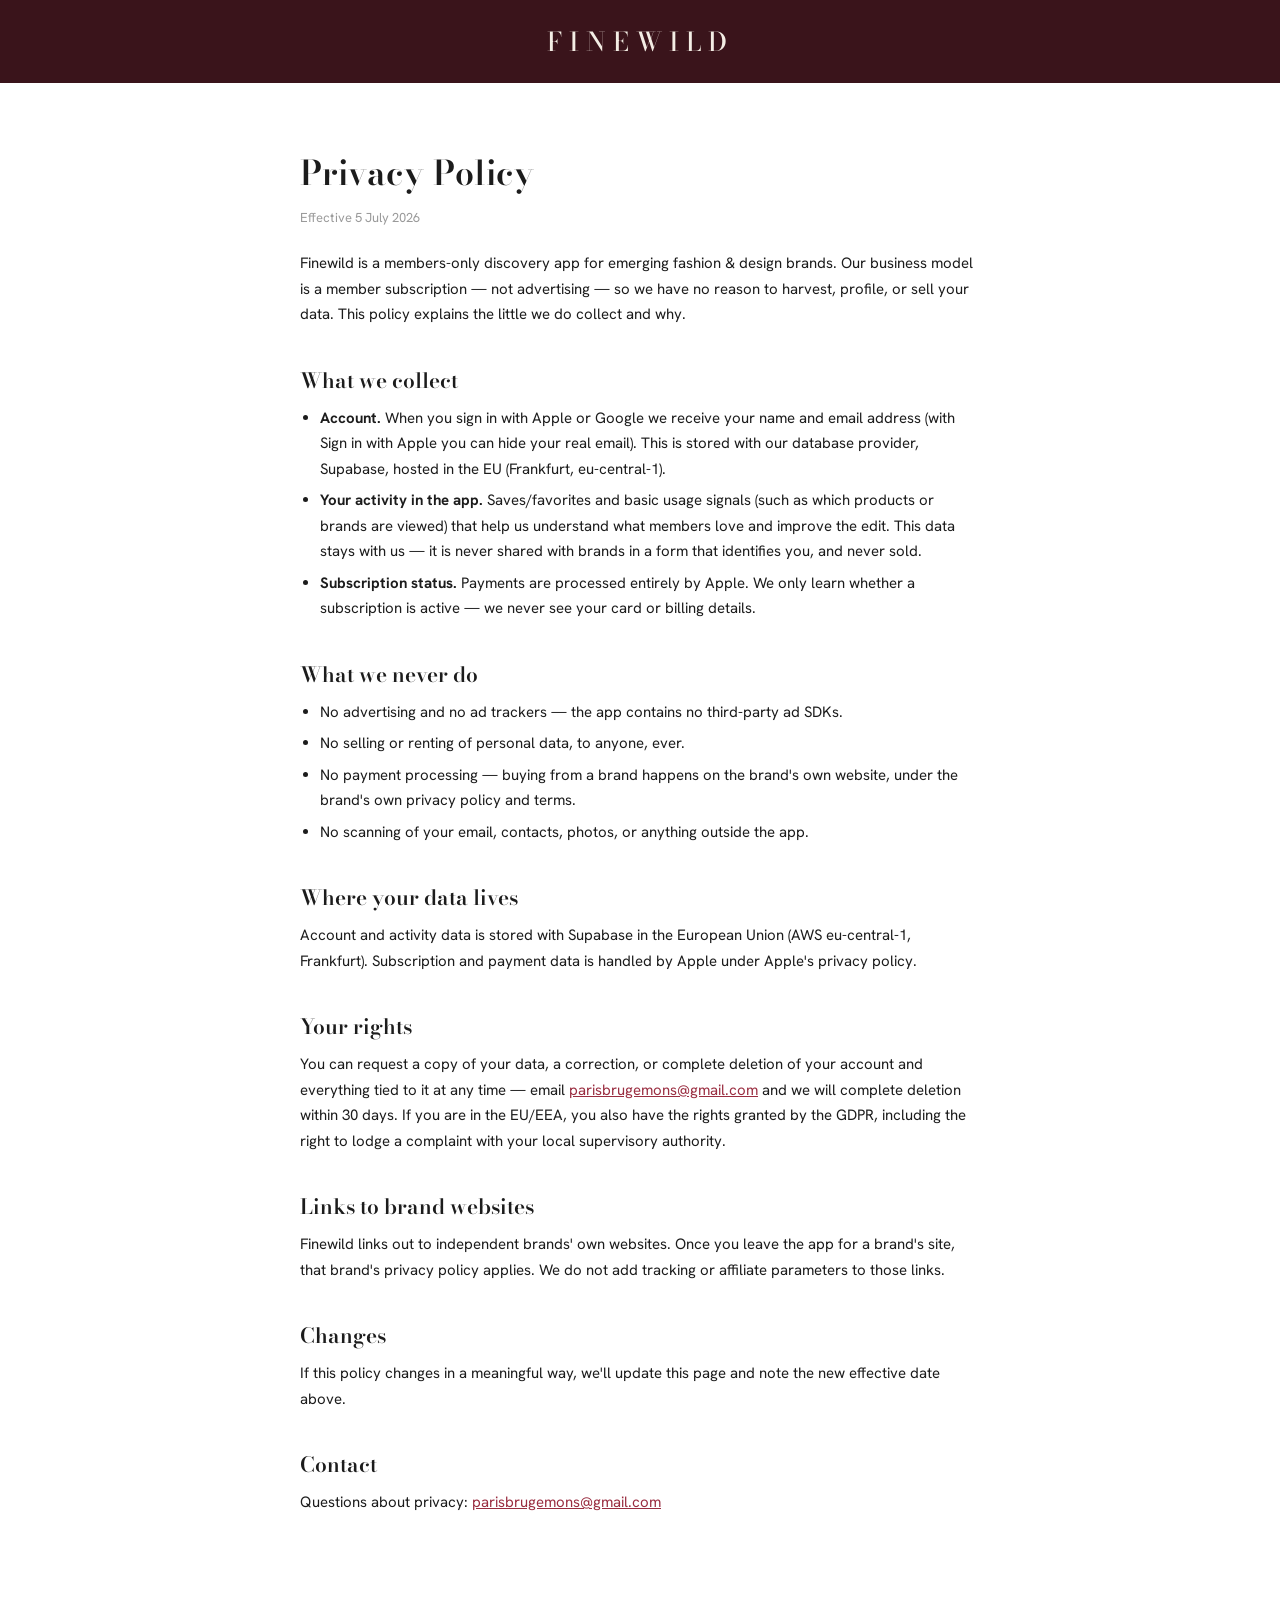
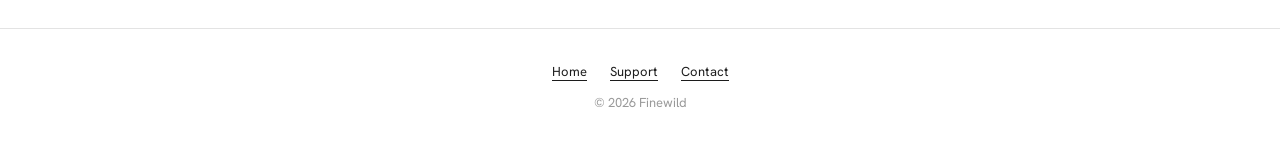
==== privacy/index.html @ 92e02ecf "Finewild site: landing + privacy + support" ====
<!DOCTYPE html>
<html lang="en">
<head>
  <meta charset="utf-8" />
  <meta name="viewport" content="width=device-width, initial-scale=1" />
  <title>Privacy Policy — Finewild</title>
  <meta name="description" content="Finewild privacy policy: what we collect, what we never do, and your rights." />
  <link rel="preconnect" href="https://fonts.googleapis.com" />
  <link rel="preconnect" href="https://fonts.gstatic.com" crossorigin />
  <link href="https://fonts.googleapis.com/css2?family=Bodoni+Moda:wght@500;600&family=Hanken+Grotesk:wght@400;600;700&display=swap" rel="stylesheet" />
  <link rel="stylesheet" href="../styles.css" />
</head>
<body>
  <header class="topbar"><a href="../"><span class="wordmark">FINEWILD</span></a></header>

  <main class="page container">
    <h1>Privacy Policy</h1>
    <p class="updated">Effective 5 July 2026</p>

    <p style="margin-top:22px">
      Finewild is a members-only discovery app for emerging fashion &amp; design brands.
      Our business model is a member subscription — not advertising — so we have no reason
      to harvest, profile, or sell your data. This policy explains the little we do collect
      and why.
    </p>

    <h2>What we collect</h2>
    <ul>
      <li><strong>Account.</strong> When you sign in with Apple or Google we receive your name
        and email address (with Sign in with Apple you can hide your real email). This is
        stored with our database provider, Supabase, hosted in the EU (Frankfurt,
        eu-central-1).</li>
      <li><strong>Your activity in the app.</strong> Saves/favorites and basic usage signals
        (such as which products or brands are viewed) that help us understand what members
        love and improve the edit. This data stays with us — it is never shared with brands
        in a form that identifies you, and never sold.</li>
      <li><strong>Subscription status.</strong> Payments are processed entirely by Apple.
        We only learn whether a subscription is active — we never see your card or billing
        details.</li>
    </ul>

    <h2>What we never do</h2>
    <ul>
      <li>No advertising and no ad trackers — the app contains no third-party ad SDKs.</li>
      <li>No selling or renting of personal data, to anyone, ever.</li>
      <li>No payment processing — buying from a brand happens on the brand's own website,
        under the brand's own privacy policy and terms.</li>
      <li>No scanning of your email, contacts, photos, or anything outside the app.</li>
    </ul>

    <h2>Where your data lives</h2>
    <p>
      Account and activity data is stored with Supabase in the European Union
      (AWS eu-central-1, Frankfurt). Subscription and payment data is handled by Apple
      under Apple's privacy policy.
    </p>

    <h2>Your rights</h2>
    <p>
      You can request a copy of your data, a correction, or complete deletion of your
      account and everything tied to it at any time — email
      <a href="mailto:parisbrugemons@gmail.com">parisbrugemons@gmail.com</a> and we will
      complete deletion within 30 days. If you are in the EU/EEA, you also have the rights
      granted by the GDPR, including the right to lodge a complaint with your local
      supervisory authority.
    </p>

    <h2>Links to brand websites</h2>
    <p>
      Finewild links out to independent brands' own websites. Once you leave the app for a
      brand's site, that brand's privacy policy applies. We do not add tracking or affiliate
      parameters to those links.
    </p>

    <h2>Changes</h2>
    <p>
      If this policy changes in a meaningful way, we'll update this page and note the new
      effective date above.
    </p>

    <h2>Contact</h2>
    <p>
      Questions about privacy: <a href="mailto:parisbrugemons@gmail.com">parisbrugemons@gmail.com</a>
    </p>
  </main>

  <footer>
    <nav>
      <a href="../">Home</a>
      <a href="../support/">Support</a>
      <a href="mailto:parisbrugemons@gmail.com">Contact</a>
    </nav>
    <div class="fine">© 2026 Finewild</div>
  </footer>
</body>
</html>
---- styles.css ----
/* Finewild static site — matches the app's tokens (src/theme/tokens.ts):
   oxblood #3A141B · bordeaux #9A2D40 · ink #15171E · text #1C1C1C · warm #E9E7DF · cream #F3EDE4 */
* { margin: 0; padding: 0; box-sizing: border-box; }

:root {
  --oxblood: #3A141B;
  --bordeaux: #9A2D40;
  --ink: #15171E;
  --text: #1C1C1C;
  --muted: #6E6E6E;
  --muted-light: #9A9A9A;
  --warm: #E9E7DF;
  --cream: #F3EDE4;
  --line: #E3E3E3;
  --serif: "Bodoni Moda", Didot, "Times New Roman", serif;
  --sans: "Hanken Grotesk", -apple-system, "Helvetica Neue", Arial, sans-serif;
}

body {
  font-family: var(--sans);
  color: var(--text);
  background: #fff;
  -webkit-font-smoothing: antialiased;
}

.topbar {
  background: var(--oxblood);
  text-align: center;
  padding: 22px 16px;
}
.topbar a { text-decoration: none; }
.wordmark {
  font-family: var(--serif);
  font-size: 26px;
  letter-spacing: 7px;
  color: var(--cream);
  font-weight: 500;
}

.container { max-width: 680px; margin: 0 auto; padding: 0 24px; }

/* --- landing --- */
.hero { text-align: center; padding: 84px 0 60px; }
.hero h1 {
  font-family: var(--serif);
  font-weight: 600;
  font-size: clamp(34px, 6vw, 52px);
  line-height: 1.15;
  color: var(--text);
}
.hero p.lede {
  font-size: 17px;
  line-height: 1.6;
  color: var(--muted);
  margin: 22px auto 0;
  max-width: 480px;
}
.pillars {
  display: flex;
  justify-content: center;
  gap: 14px;
  margin-top: 26px;
  font-size: 13px;
  letter-spacing: 0.4px;
  font-weight: 600;
  color: var(--bordeaux);
  flex-wrap: wrap;
}
.pillars span::after { content: "·"; margin-left: 14px; color: var(--line); }
.pillars span:last-child::after { content: ""; margin: 0; }
.soon {
  display: inline-block;
  margin-top: 40px;
  border: 1px solid var(--ink);
  color: var(--ink);
  padding: 14px 28px;
  font-size: 13px;
  letter-spacing: 2px;
  font-weight: 600;
}

.band { background: var(--warm); padding: 64px 0; }
.band h2, section.how h2 {
  font-family: var(--serif);
  font-weight: 600;
  font-size: 28px;
  margin-bottom: 14px;
}
.band p { color: var(--text); line-height: 1.7; font-size: 15px; max-width: 560px; }

section.how { padding: 72px 0; }
.how .step { padding: 26px 0; border-top: 1px solid var(--line); }
.how .step:last-child { border-bottom: 1px solid var(--line); }
.how .step h3 { font-family: var(--serif); font-weight: 600; font-size: 20px; }
.how .step p { color: var(--muted); line-height: 1.65; font-size: 15px; margin-top: 8px; }
.how .step .n {
  color: var(--bordeaux);
  font-size: 12px;
  letter-spacing: 2px;
  font-weight: 700;
}

/* --- text pages (privacy / support) --- */
.page { padding: 64px 0 40px; }
.page h1 { font-family: var(--serif); font-weight: 600; font-size: 34px; }
.page .updated { color: var(--muted-light); font-size: 13px; margin-top: 8px; }
.page h2 { font-family: var(--serif); font-weight: 600; font-size: 21px; margin: 36px 0 10px; }
.page p, .page li { color: var(--text); font-size: 15px; line-height: 1.7; }
.page ul { padding-left: 20px; margin-top: 8px; }
.page li { margin-bottom: 6px; }
.page a { color: var(--bordeaux); }
.page .note {
  background: var(--warm);
  padding: 18px 20px;
  font-size: 14px;
  line-height: 1.6;
  margin-top: 24px;
}

footer {
  border-top: 1px solid var(--line);
  margin-top: 72px;
  padding: 34px 0 48px;
  text-align: center;
  font-size: 13px;
  color: var(--muted);
}
footer a { color: var(--text); text-decoration: none; border-bottom: 1px solid var(--text); margin: 0 10px; }
footer .fine { margin-top: 14px; color: var(--muted-light); }
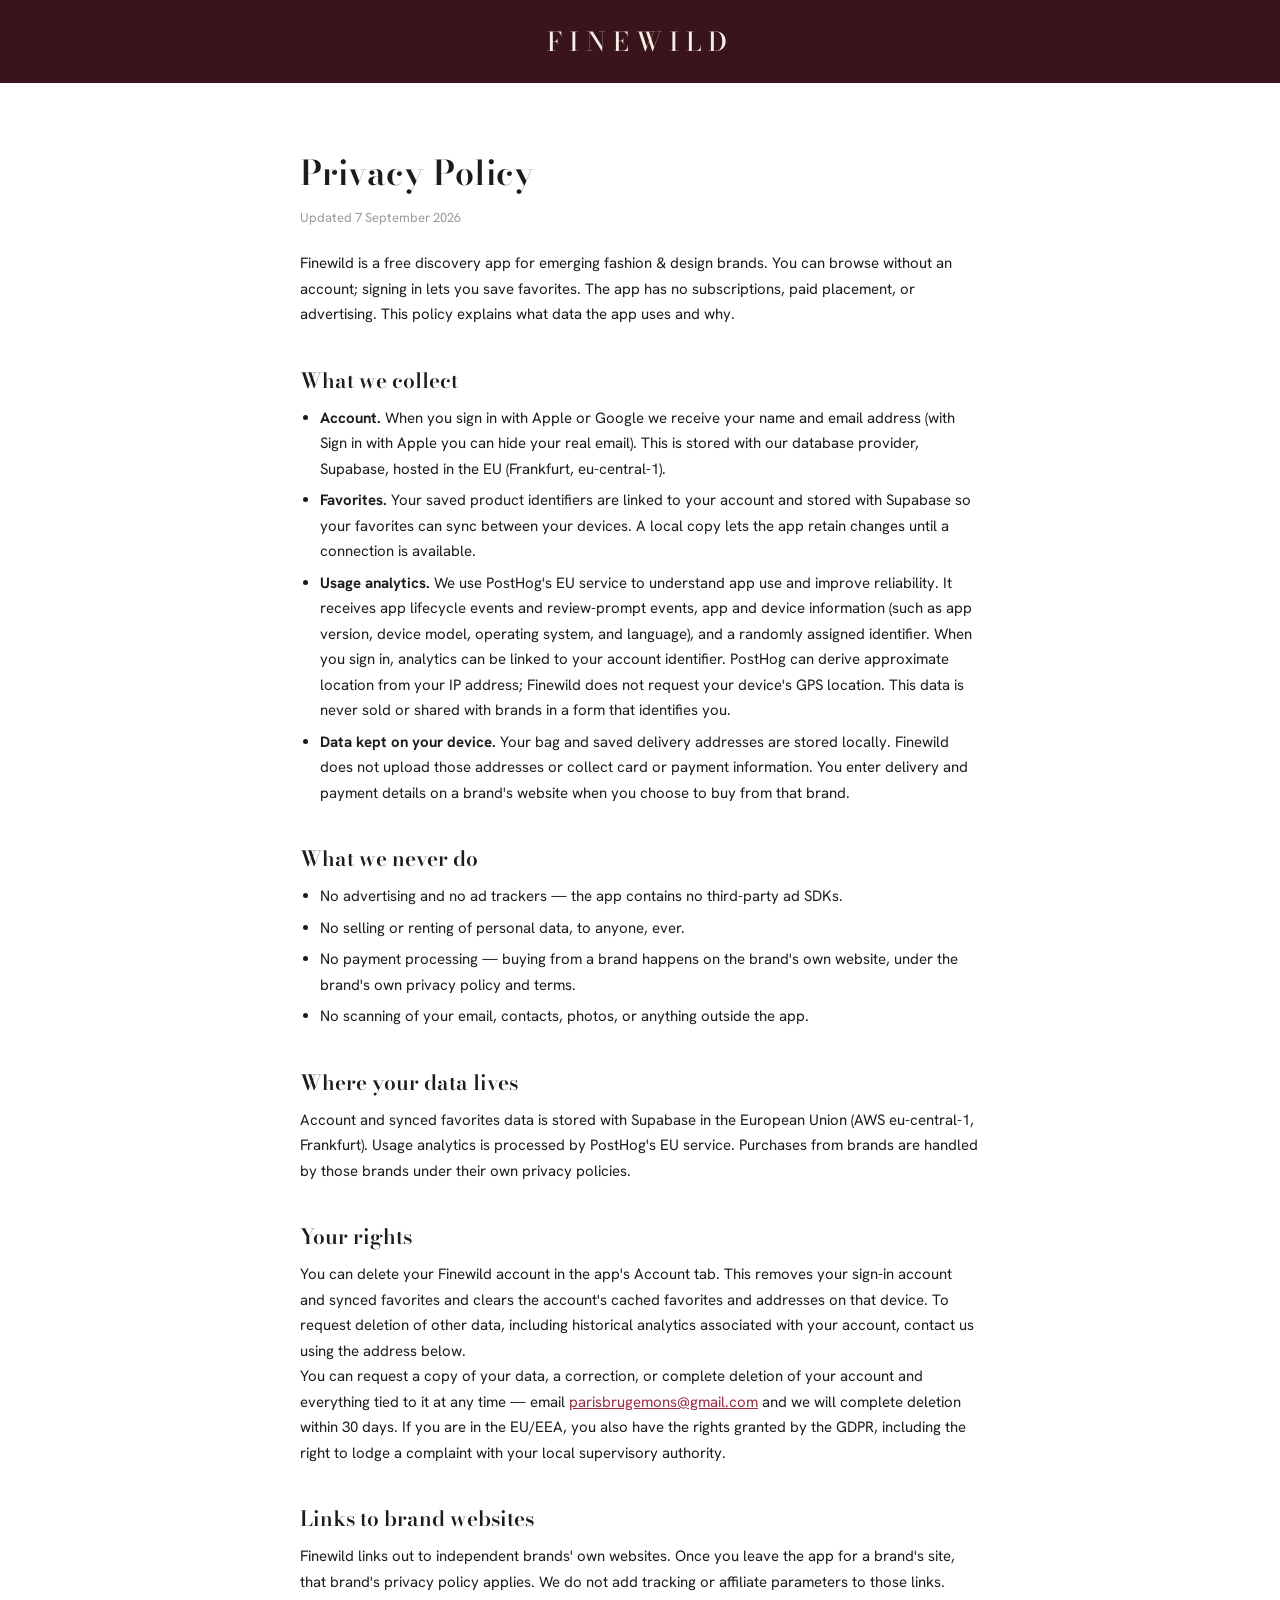
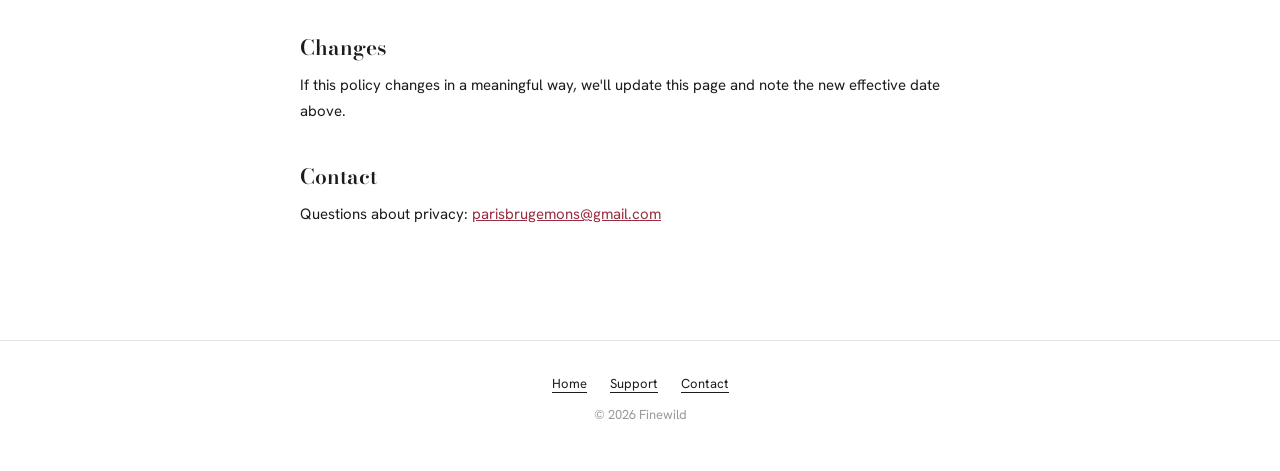
==== commit db85c3c7: "Correct Finewild privacy details for free app and synced favorites" ====
--- a/privacy/index.html
+++ b/privacy/index.html
@@ -15,13 +15,13 @@
 
   <main class="page container">
     <h1>Privacy Policy</h1>
-    <p class="updated">Effective 5 July 2026</p>
+    <p class="updated">Updated 7 September 2026</p>
 
     <p style="margin-top:22px">
-      Finewild is a members-only discovery app for emerging fashion &amp; design brands.
-      Our business model is a member subscription — not advertising — so we have no reason
-      to harvest, profile, or sell your data. This policy explains the little we do collect
-      and why.
+      Finewild is a free discovery app for emerging fashion &amp; design brands.
+      You can browse without an account; signing in lets you save favorites. The app has
+      no subscriptions, paid placement, or advertising. This policy explains what data
+      the app uses and why.
     </p>
 
     <h2>What we collect</h2>
@@ -30,13 +30,20 @@
         and email address (with Sign in with Apple you can hide your real email). This is
         stored with our database provider, Supabase, hosted in the EU (Frankfurt,
         eu-central-1).</li>
-      <li><strong>Your activity in the app.</strong> Saves/favorites and basic usage signals
-        (such as which products or brands are viewed) that help us understand what members
-        love and improve the edit. This data stays with us — it is never shared with brands
-        in a form that identifies you, and never sold.</li>
-      <li><strong>Subscription status.</strong> Payments are processed entirely by Apple.
-        We only learn whether a subscription is active — we never see your card or billing
-        details.</li>
+      <li><strong>Favorites.</strong> Your saved product identifiers are linked to your account
+        and stored with Supabase so your favorites can sync between your devices. A local
+        copy lets the app retain changes until a connection is available.</li>
+      <li><strong>Usage analytics.</strong> We use PostHog's EU service to understand app use
+        and improve reliability. It receives app lifecycle events and review-prompt events,
+        app and device information (such as app version, device model, operating system,
+        and language), and a randomly assigned identifier. When you sign in, analytics
+        can be linked to your account identifier. PostHog can derive approximate location
+        from your IP address; Finewild does not request your device's GPS location.
+        This data is never sold or shared with brands in a form that identifies you.</li>
+      <li><strong>Data kept on your device.</strong> Your bag and saved delivery addresses
+        are stored locally. Finewild does not upload those addresses or collect card or
+        payment information. You enter delivery and payment details on a brand's website
+        when you choose to buy from that brand.</li>
     </ul>
 
     <h2>What we never do</h2>
@@ -50,12 +57,18 @@
 
     <h2>Where your data lives</h2>
     <p>
-      Account and activity data is stored with Supabase in the European Union
-      (AWS eu-central-1, Frankfurt). Subscription and payment data is handled by Apple
-      under Apple's privacy policy.
+      Account and synced favorites data is stored with Supabase in the European Union
+      (AWS eu-central-1, Frankfurt). Usage analytics is processed by PostHog's EU service.
+      Purchases from brands are handled by those brands under their own privacy policies.
     </p>
 
     <h2>Your rights</h2>
+    <p>
+      You can delete your Finewild account in the app's Account tab. This removes your
+      sign-in account and synced favorites and clears the account's cached favorites and
+      addresses on that device. To request deletion of other data, including historical
+      analytics associated with your account, contact us using the address below.
+    </p>
     <p>
       You can request a copy of your data, a correction, or complete deletion of your
       account and everything tied to it at any time — email
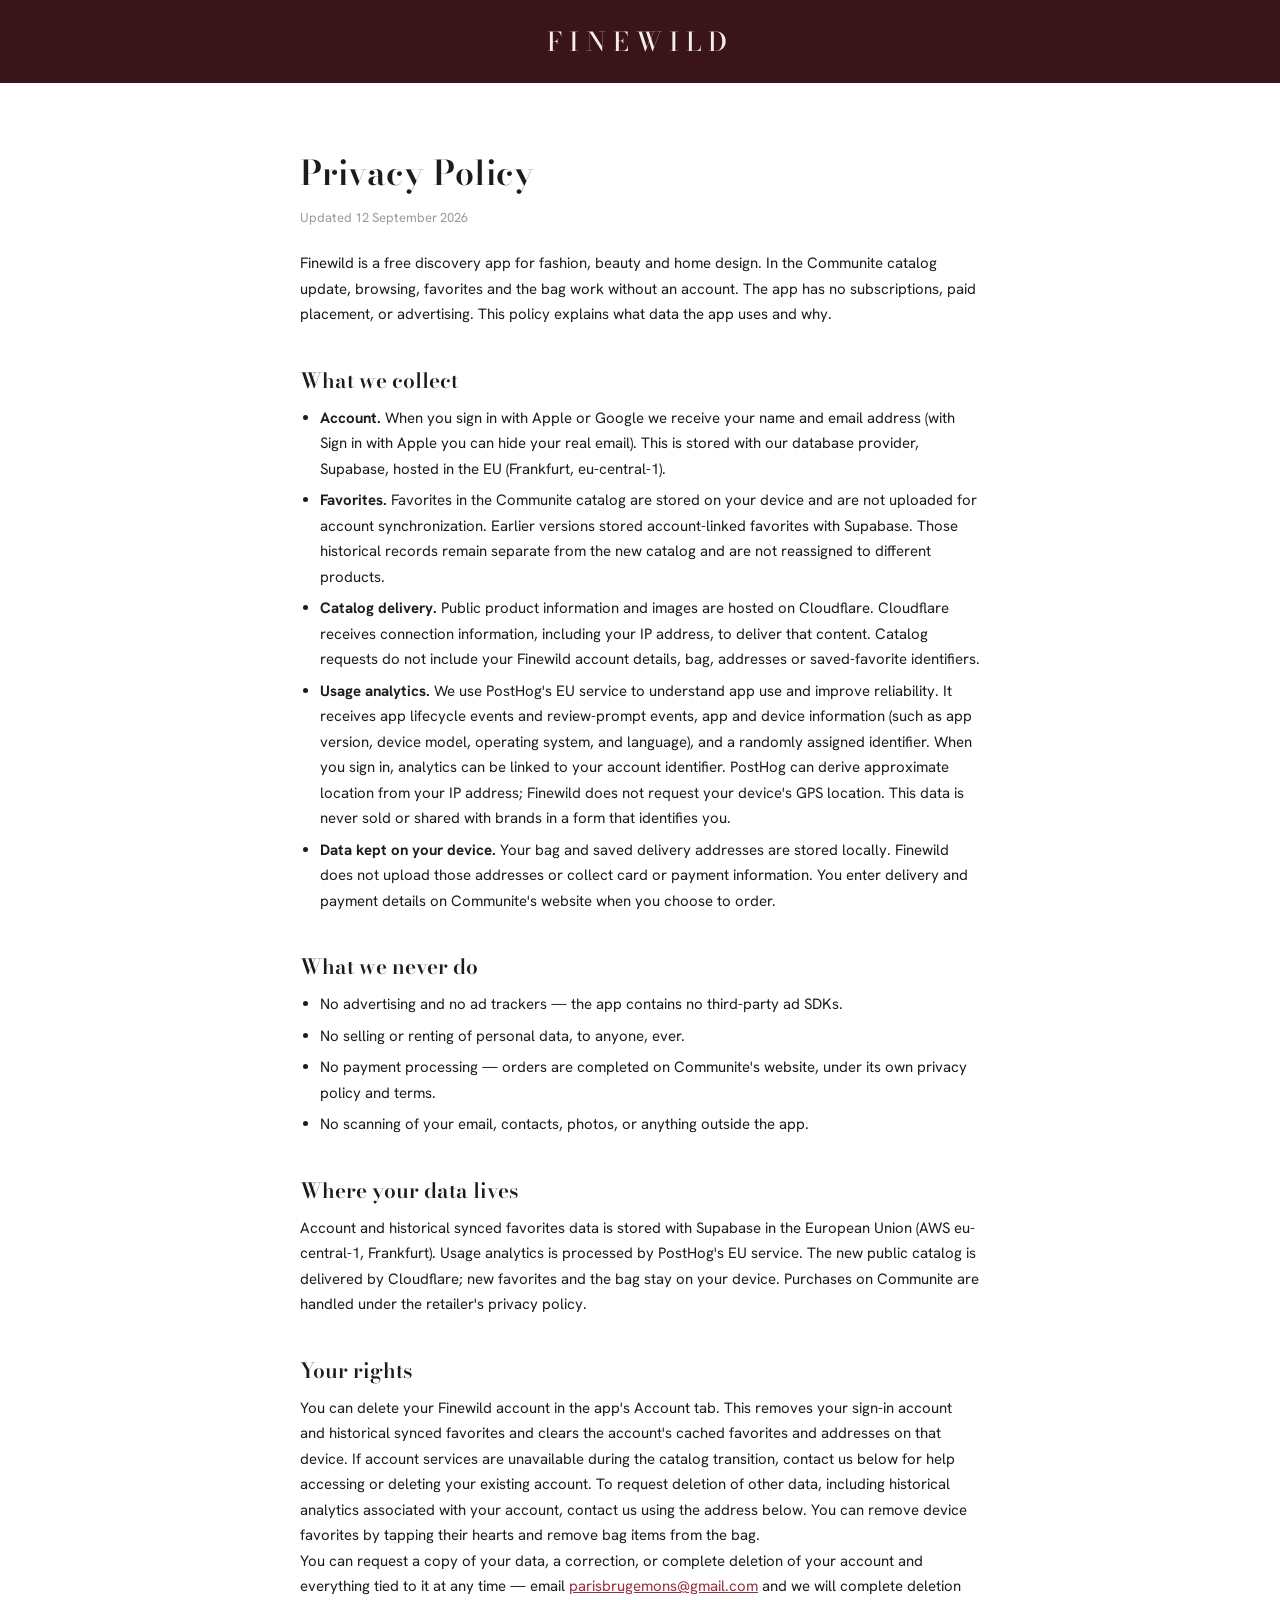
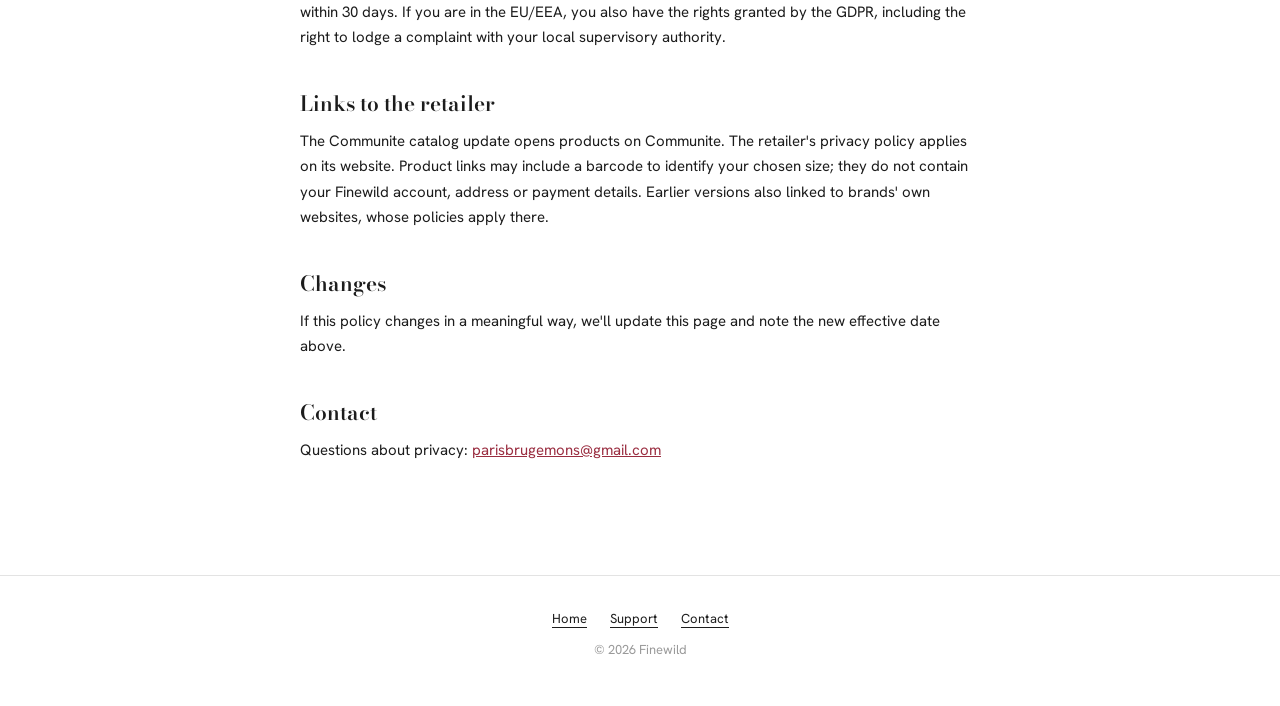
==== commit 9e6c23eb: "Describe Communite catalog delivery and device-only shopping data" ====
--- a/privacy/index.html
+++ b/privacy/index.html
@@ -15,11 +15,11 @@
 
   <main class="page container">
     <h1>Privacy Policy</h1>
-    <p class="updated">Updated 7 September 2026</p>
+    <p class="updated">Updated 12 September 2026</p>
 
     <p style="margin-top:22px">
-      Finewild is a free discovery app for emerging fashion &amp; design brands.
-      You can browse without an account; signing in lets you save favorites. The app has
+      Finewild is a free discovery app for fashion, beauty and home design.
+      In the Communite catalog update, browsing, favorites and the bag work without an account. The app has
       no subscriptions, paid placement, or advertising. This policy explains what data
       the app uses and why.
     </p>
@@ -30,9 +30,14 @@
         and email address (with Sign in with Apple you can hide your real email). This is
         stored with our database provider, Supabase, hosted in the EU (Frankfurt,
         eu-central-1).</li>
-      <li><strong>Favorites.</strong> Your saved product identifiers are linked to your account
-        and stored with Supabase so your favorites can sync between your devices. A local
-        copy lets the app retain changes until a connection is available.</li>
+      <li><strong>Favorites.</strong> Favorites in the Communite catalog are stored on your
+        device and are not uploaded for account synchronization. Earlier versions stored
+        account-linked favorites with Supabase. Those historical records remain separate
+        from the new catalog and are not reassigned to different products.</li>
+      <li><strong>Catalog delivery.</strong> Public product information and images are hosted
+        on Cloudflare. Cloudflare receives connection information, including your IP address,
+        to deliver that content. Catalog requests do not include your Finewild account details,
+        bag, addresses or saved-favorite identifiers.</li>
       <li><strong>Usage analytics.</strong> We use PostHog's EU service to understand app use
         and improve reliability. It receives app lifecycle events and review-prompt events,
         app and device information (such as app version, device model, operating system,
@@ -42,32 +47,36 @@
         This data is never sold or shared with brands in a form that identifies you.</li>
       <li><strong>Data kept on your device.</strong> Your bag and saved delivery addresses
         are stored locally. Finewild does not upload those addresses or collect card or
-        payment information. You enter delivery and payment details on a brand's website
-        when you choose to buy from that brand.</li>
+        payment information. You enter delivery and payment details on Communite's website
+        when you choose to order.</li>
     </ul>
 
     <h2>What we never do</h2>
     <ul>
       <li>No advertising and no ad trackers — the app contains no third-party ad SDKs.</li>
       <li>No selling or renting of personal data, to anyone, ever.</li>
-      <li>No payment processing — buying from a brand happens on the brand's own website,
-        under the brand's own privacy policy and terms.</li>
+      <li>No payment processing — orders are completed on Communite's website,
+        under its own privacy policy and terms.</li>
       <li>No scanning of your email, contacts, photos, or anything outside the app.</li>
     </ul>
 
     <h2>Where your data lives</h2>
     <p>
-      Account and synced favorites data is stored with Supabase in the European Union
+      Account and historical synced favorites data is stored with Supabase in the European Union
       (AWS eu-central-1, Frankfurt). Usage analytics is processed by PostHog's EU service.
-      Purchases from brands are handled by those brands under their own privacy policies.
+      The new public catalog is delivered by Cloudflare; new favorites and the bag stay
+      on your device. Purchases on Communite are handled under the retailer's privacy policy.
     </p>
 
     <h2>Your rights</h2>
     <p>
       You can delete your Finewild account in the app's Account tab. This removes your
-      sign-in account and synced favorites and clears the account's cached favorites and
-      addresses on that device. To request deletion of other data, including historical
-      analytics associated with your account, contact us using the address below.
+      sign-in account and historical synced favorites and clears the account's cached favorites and
+      addresses on that device. If account services are unavailable during the catalog
+      transition, contact us below for help accessing or deleting your existing account.
+      To request deletion of other data, including historical
+      analytics associated with your account, contact us using the address below. You can
+      remove device favorites by tapping their hearts and remove bag items from the bag.
     </p>
     <p>
       You can request a copy of your data, a correction, or complete deletion of your
@@ -78,11 +87,12 @@
       supervisory authority.
     </p>
 
-    <h2>Links to brand websites</h2>
+    <h2>Links to the retailer</h2>
     <p>
-      Finewild links out to independent brands' own websites. Once you leave the app for a
-      brand's site, that brand's privacy policy applies. We do not add tracking or affiliate
-      parameters to those links.
+      The Communite catalog update opens products on Communite. The retailer's privacy
+      policy applies on its website. Product links may include a barcode to identify
+      your chosen size; they do not contain your Finewild account, address or payment details.
+      Earlier versions also linked to brands' own websites, whose policies apply there.
     </p>
 
     <h2>Changes</h2>
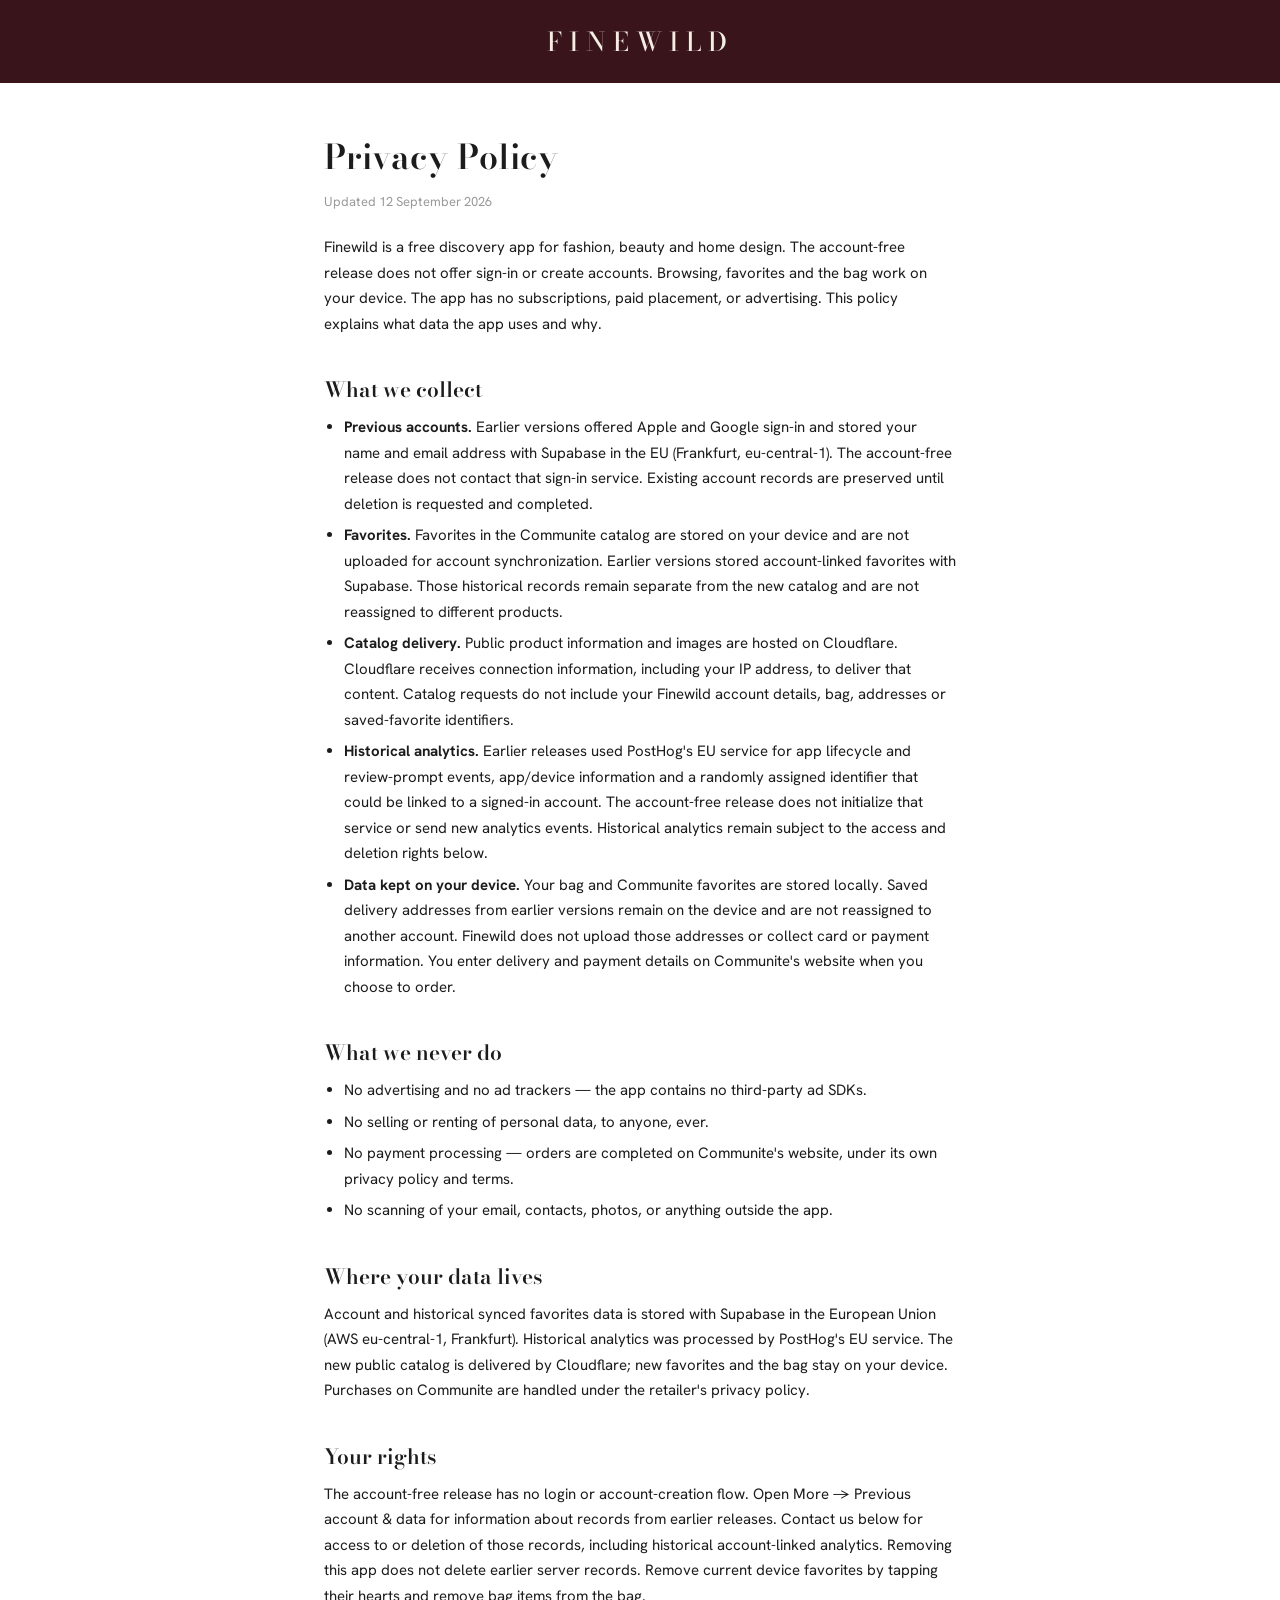
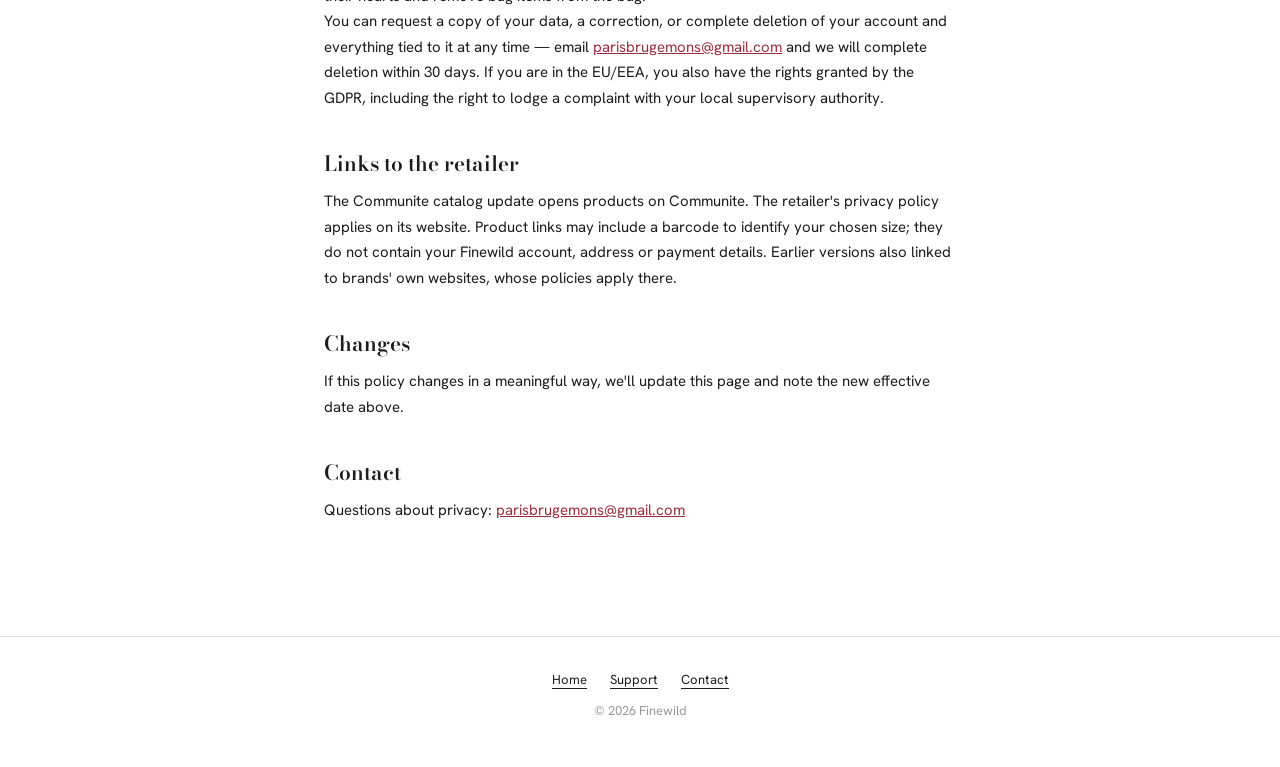
==== commit ef4a6013: "Describe the account-free release and improve mobile policy spacing" ====
--- a/privacy/index.html
+++ b/privacy/index.html
@@ -19,17 +19,14 @@
 
     <p style="margin-top:22px">
       Finewild is a free discovery app for fashion, beauty and home design.
-      In the Communite catalog update, browsing, favorites and the bag work without an account. The app has
+      The account-free release does not offer sign-in or create accounts. Browsing, favorites and the bag work on your device. The app has
       no subscriptions, paid placement, or advertising. This policy explains what data
       the app uses and why.
     </p>
 
     <h2>What we collect</h2>
     <ul>
-      <li><strong>Account.</strong> When you sign in with Apple or Google we receive your name
-        and email address (with Sign in with Apple you can hide your real email). This is
-        stored with our database provider, Supabase, hosted in the EU (Frankfurt,
-        eu-central-1).</li>
+      <li><strong>Previous accounts.</strong> Earlier versions offered Apple and Google sign-in and stored your name and email address with Supabase in the EU (Frankfurt, eu-central-1). The account-free release does not contact that sign-in service. Existing account records are preserved until deletion is requested and completed.</li>
       <li><strong>Favorites.</strong> Favorites in the Communite catalog are stored on your
         device and are not uploaded for account synchronization. Earlier versions stored
         account-linked favorites with Supabase. Those historical records remain separate
@@ -38,15 +35,8 @@
         on Cloudflare. Cloudflare receives connection information, including your IP address,
         to deliver that content. Catalog requests do not include your Finewild account details,
         bag, addresses or saved-favorite identifiers.</li>
-      <li><strong>Usage analytics.</strong> We use PostHog's EU service to understand app use
-        and improve reliability. It receives app lifecycle events and review-prompt events,
-        app and device information (such as app version, device model, operating system,
-        and language), and a randomly assigned identifier. When you sign in, analytics
-        can be linked to your account identifier. PostHog can derive approximate location
-        from your IP address; Finewild does not request your device's GPS location.
-        This data is never sold or shared with brands in a form that identifies you.</li>
-      <li><strong>Data kept on your device.</strong> Your bag and saved delivery addresses
-        are stored locally. Finewild does not upload those addresses or collect card or
+      <li><strong>Historical analytics.</strong> Earlier releases used PostHog's EU service for app lifecycle and review-prompt events, app/device information and a randomly assigned identifier that could be linked to a signed-in account. The account-free release does not initialize that service or send new analytics events. Historical analytics remain subject to the access and deletion rights below.</li>
+      <li><strong>Data kept on your device.</strong> Your bag and Communite favorites are stored locally. Saved delivery addresses from earlier versions remain on the device and are not reassigned to another account. Finewild does not upload those addresses or collect card or
         payment information. You enter delivery and payment details on Communite's website
         when you choose to order.</li>
     </ul>
@@ -63,20 +53,14 @@
     <h2>Where your data lives</h2>
     <p>
       Account and historical synced favorites data is stored with Supabase in the European Union
-      (AWS eu-central-1, Frankfurt). Usage analytics is processed by PostHog's EU service.
+      (AWS eu-central-1, Frankfurt). Historical analytics was processed by PostHog's EU service.
       The new public catalog is delivered by Cloudflare; new favorites and the bag stay
       on your device. Purchases on Communite are handled under the retailer's privacy policy.
     </p>
 
     <h2>Your rights</h2>
     <p>
-      You can delete your Finewild account in the app's Account tab. This removes your
-      sign-in account and historical synced favorites and clears the account's cached favorites and
-      addresses on that device. If account services are unavailable during the catalog
-      transition, contact us below for help accessing or deleting your existing account.
-      To request deletion of other data, including historical
-      analytics associated with your account, contact us using the address below. You can
-      remove device favorites by tapping their hearts and remove bag items from the bag.
+      The account-free release has no login or account-creation flow. Open More → Previous account &amp; data for information about records from earlier releases. Contact us below for access to or deletion of those records, including historical account-linked analytics. Removing this app does not delete earlier server records. Remove current device favorites by tapping their hearts and remove bag items from the bag.
     </p>
     <p>
       You can request a copy of your data, a correction, or complete deletion of your
--- a/styles.css
+++ b/styles.css
@@ -101,7 +101,7 @@
 }
 
 /* --- text pages (privacy / support) --- */
-.page { padding: 64px 0 40px; }
+.page { padding: 48px 24px 40px; overflow-wrap: anywhere; }
 .page h1 { font-family: var(--serif); font-weight: 600; font-size: 34px; }
 .page .updated { color: var(--muted-light); font-size: 13px; margin-top: 8px; }
 .page h2 { font-family: var(--serif); font-weight: 600; font-size: 21px; margin: 36px 0 10px; }
